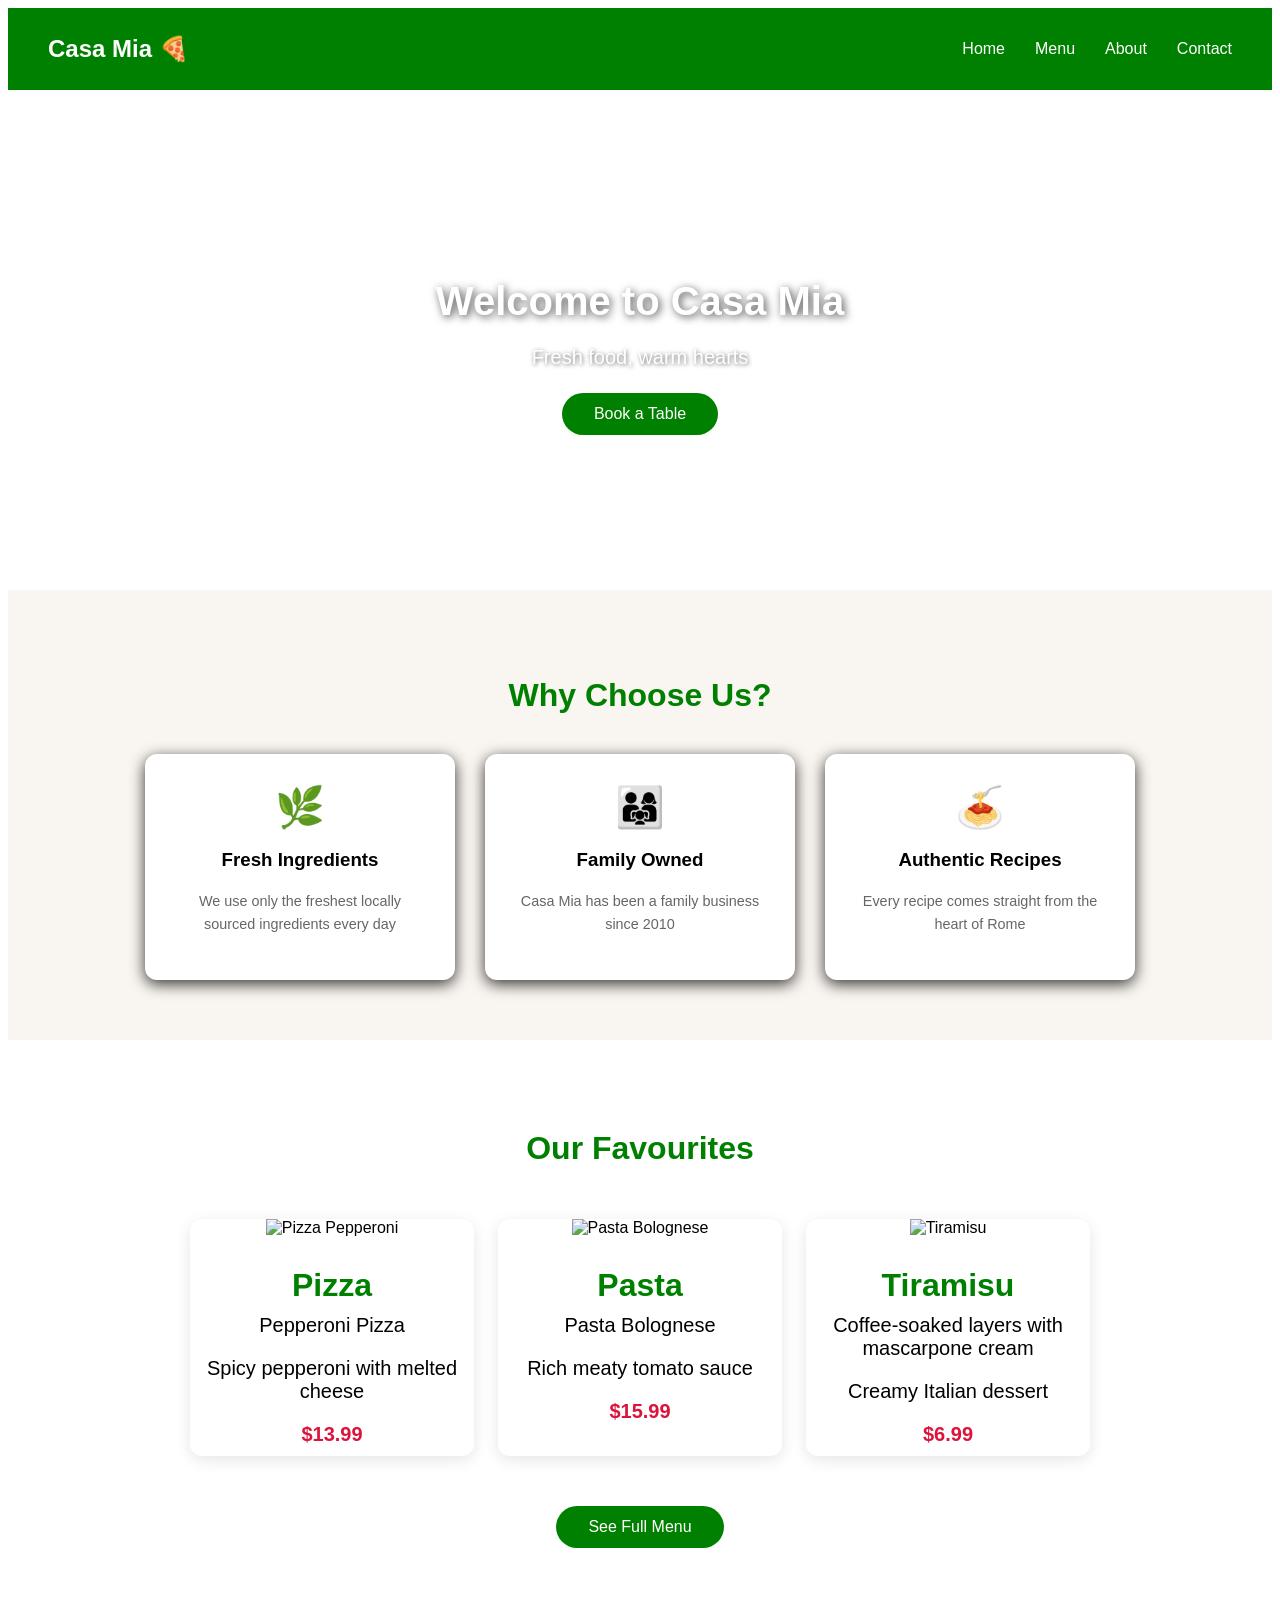
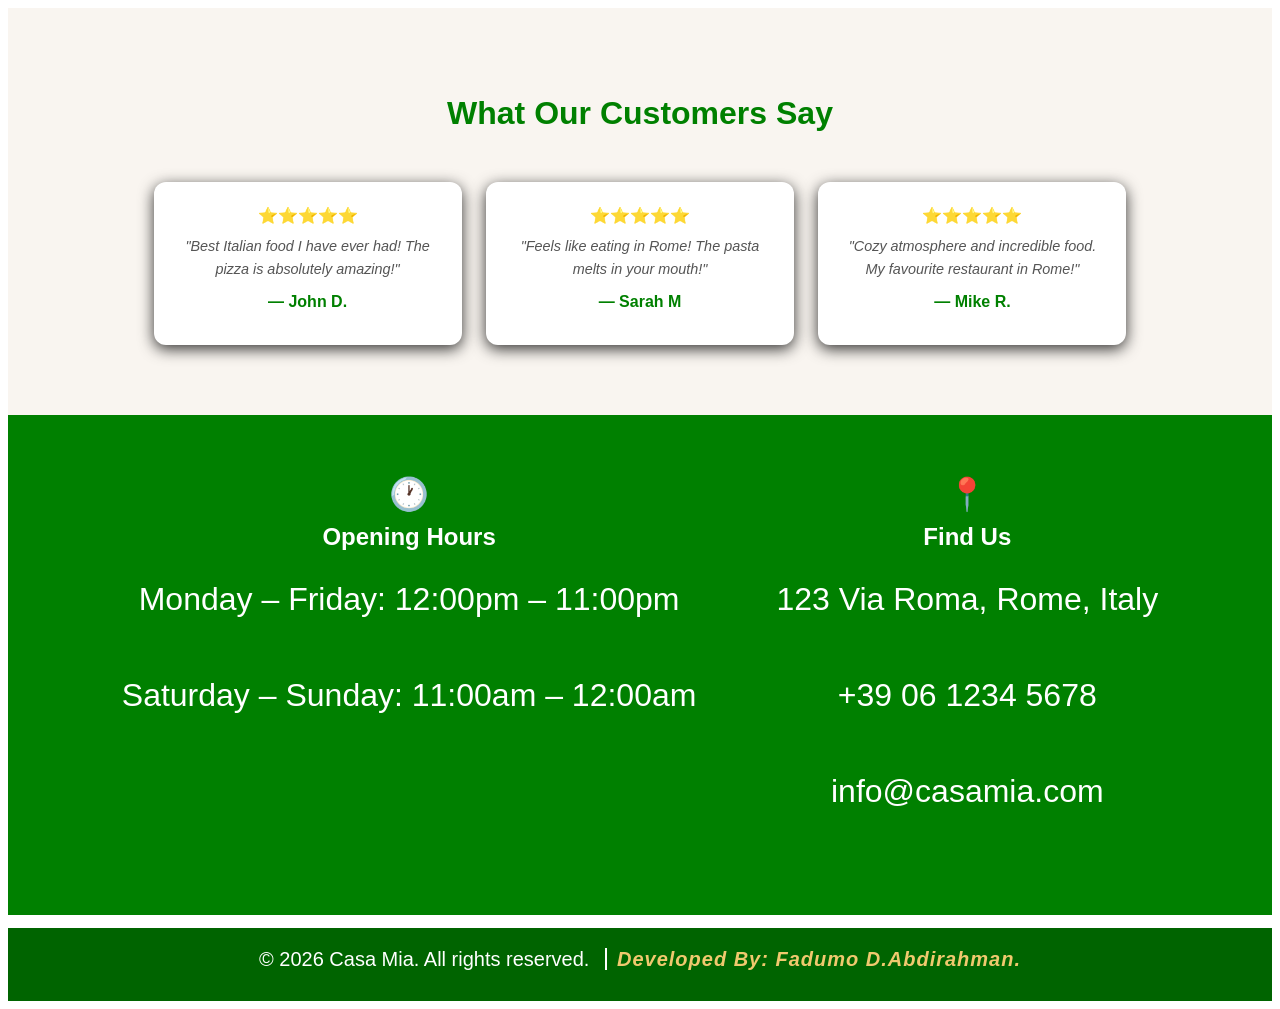
==== index.html @ 7583c99e "Add files via upload" ====
<!DOCTYPE html>
<html>
    <head>
        <meta charset="UTF-8">
        <meta name="viewport" content="width=device-width, initial-scale=1.0">
        <title>Casa Mia</title>
        <link rel="stylesheet" href="styles.css">
    </head>
    <body>
        <nav>
            <div class="logo">Casa Mia 🍕</div>
            <ul>
                <li>
                    <a href="index.html">Home</a>
                </li>
                <li>
                  <a href="menu.html">Menu</a>

                </li>
                <li>
                    <a href="about.html">About</a>
                </li>
                <li>
                    <a href="contact.html">Contact</a>
                </li>
            </ul>
        </nav>
        <div class="hero">
            <h2 class="title">Welcome to Casa Mia</h2>
            <p>Fresh food, warm hearts</p>
            <button>Book a Table</button>
        </div>
        <div class="why-container">
            <h2 class="why-header">Why Choose Us?</h2>
            <div class="why-sub-container">
                <div class="why-card">
                    <span>🌿</span>
                    <h3>Fresh Ingredients</h3>
                    <p>We use only the freshest locally sourced ingredients every day</p>
                </div>
                <div class="why-card">
                    <span>👨‍👩‍👧</span>
                    <h3>Family Owned</h3>
                    <p>Casa Mia has been a family business since 2010</p>
                </div>
                <div class="why-card">
                    <span>🍝</span>
                    <h3>Authentic Recipes</h3>
                    <p>Every recipe comes straight from the heart of Rome</p>
                </div>
            </div>
        </div>
        <div class="our-favourites">
            <h3>Our Favourites</h3>
            
            <div class="cards-container-1">
                <div class="card">
                    <img src="https://plus.unsplash.com/premium_photo-1733259709671-9dbf22bf02cc?w=500&auto=format&fit=crop&q=60&ixlib=
                    rb-4.1.0&ixid=M3wxMjA3fDB8MHxzZWFyY2h8MXx8cGl6emElMjBwZXBlcm9pfGVufDB8fDB8fHww"
                     alt="Pizza Pepperoni">
                    <h3 class="food-header">Pizza</h3>
                    <p class="explanation">Pepperoni Pizza</p> 
                    <p class="explanation middle">Spicy pepperoni with melted cheese</p>
                    <p class="explanation red">$13.99</p>
                </div>
                <div class="card">
                    <img src="https://images.unsplash.com/photo-1622973536968-3ead9e780960?w=400" alt="Pasta Bolognese">
                    <h3 class="food-header">Pasta</h3>
                    <p class="explanation">Pasta Bolognese</p>
                    <p class="explanation middle">Rich meaty tomato sauce</p>
                    <p class="explanation red">$15.99</p>
                </div>
                <div class="card">
                    <img src="https://media.istockphoto.com/id/931757122/photo/homemade-tiramisu-cake-italian-dessert.
                    webp?a=1&b=1&s=612x612&w=0&k=20&c=OhFL3JzznxZbDawL80z-__TYVUcGMkU1n9rTpEK0jDo="
                     alt="Tiramisu">
                    <h3 class="food">Tiramisu</h3>
                    <p class="explanation middle">Coffee-soaked layers with mascarpone cream</p>
                    <p class="explanation">Creamy Italian dessert</p>
                    <p class="explanation red">$6.99</p>
                </div>
            </div>
            <a href="menu.html">
                <button type="submit" id="see-more">See Full Menu</button>
            </a>
        </div>
        <!--Reviews-->
        <div class="customer-review">
            <h2>What Our Customers Say</h2>
            <div>
                <span>⭐⭐⭐⭐⭐</span>
                <p>"Best Italian food I have ever had! The pizza is absolutely amazing!"</p>
                <span>— John D.</span>
            </div>
            <div>
                <span>⭐⭐⭐⭐⭐</span>
                <p>"Feels like eating in Rome! The pasta melts in your mouth!"</p>
                <span>— Sarah M</span>
            </div>
            <div>
                <span>⭐⭐⭐⭐⭐</span>
                <p>"Cozy atmosphere and incredible food. My favourite restaurant in Rome!"</p>
                <span>— Mike R.</span>
            </div>
        </div>
        
        <!--Opening hours an location-->
        <div class="hours-location">
            <div class="opening-hours">
                <span>🕐</span>
                <h3>Opening Hours</h3>
                <p>Monday – Friday: 12:00pm – 11:00pm</p>
                <p>Saturday – Sunday: 11:00am – 12:00am</p>
            </div>
            <div>
                <span>📍</span>
                <h3> Find Us</h3>
                <p>123 Via Roma, Rome, Italy</p>
                <p><a href="tel:+39 06 1234 5678">+39 06 1234 5678</a></p>
                <p><a href="mailto:info@casamia.com">info@casamia.com</a> </p>
            </div>
        </div>
        <footer>
            <p>© 2026 Casa Mia. All rights reserved. <span>Developed By: Fadumo D.Abdirahman.</span></p>
        </footer>
    </body>
</html>
---- styles.css ----
body{
    font-family: Arial, Helvetica, sans-serif;
}
nav{
    display: flex;
    background-color:green;
    padding: 16px 40px;
    justify-content: space-between;
    align-items: center;

}
.logo{
    color: white;
    font-size: 1.5rem;
    font-weight: bold;
}
nav ul{
    list-style: none;
    display: flex;
    gap: 30px;
}
nav ul li a{
color: white;
text-decoration: none;
font-size: 1rem;
}
nav ul li a:hover{
    text-decoration: underline;
}
.hero{
    background-image: url("https://images.unsplash.com/photo-1579751626657-72bc17010498?w=1200");
    background-size: cover;
    background-position: center;
    height: 500px;
    margin: auto;
    color: white;
    display: flex;
    flex-direction: column;
    justify-content: center;
    align-items: center;
    font-weight: 100px;
}
.hero h2{
    font-size: 2.5rem;
    margin-bottom: 12px;
    text-shadow: 2px 2px 8px rgb(0, 0, 0, 0.7);
}

.hero p{
    font-size: 1,2rem;
    margin-bottom: 24px;
    text-shadow: 1px 1px 4px rgba(0, 0, 0, 0.6);
}
.title{
    margin-bottom: 0;
    font-size: 20px
}
p{
    margin-top: 10px;
    font-size: 20px;
}
.hero button{
    color: white;
    background-color: green;
    padding: 12px 32px;
    border-radius: 30px;
    font-size: 1rem;
    border:none;
    cursor: pointer;
    transition: background 0.3s;
}
.hero button:hover{
    color: white;
    background-color: darkgreen;
}

/*Why choose Us Section*/
.why-container{
    background-color: #f9f5f0;
    padding: 60px 40px;
    text-align: center;
}
.why-header{
    font-size: 2rem;
    color: green;
    margin-bottom: 40px;
}
.why-sub-container{
    display: flex;
    justify-content: center;
    gap:30px;
    flex-wrap: wrap;
}
.why-card{
    background-color: white;
    border-radius: 12px;
    padding: 30px;
    width: 250px;
    box-shadow: 0 4px 15px rgb(0, 0, 0, 0.8);

}
.why-card span{
    font-size: 2.5rem;
    display: block;
    margin-bottom: 16px;
}
.why-card p{
    font-size: 0.9rem;
    color: #666;
    line-height: 1.6;
}
/* Our Favourite Section*/
.our-favourites{
    padding: 60px 40px;
    text-align: center;
    background-color: white;
}
.cards-container-1{
    display: grid;
    grid-template-columns: repeat(3, 1fr);
    gap: 24px;
    padding: 20px;
    max-width: 900px;
    margin: 0 auto;
}
.card{
background-color: white;
border-radius: 12px;
box-shadow: 0 4px  15px rgb(0, 0, 0, 0.1);
overflow: hidden;
text-align: center;
}
.card img{
    width: 100%;
    height: 150px;
    object-fit: cover;
}
.card h3{
    margin: 10px 0 6px;
    color: #333;
}
.explation{
    font-size: 0.85rem;
    color: #888;
    margin: 4px 0;
}
.red{
    color: crimson;
    font-weight: bold;
    margin-bottom: 10px;
}
.our-favourites h3{
    font-size: 2rem;
    color: green;
    margin-top: 30px;

}
#see-more{
    display: block;
    margin: 30px auto 0;
    background-color: green;
    color: white;
    padding: 12px 32px;
    border: none;
    border-radius: 30px;
    font-size: 1rem;
    cursor: pointer;
    transition: background 0.3s;
}
#see-more:hover{
background-color: darkgreen;
}
.our-favourites a{
    text-decoration: none;
}

/*Reviews Section*/
.customer-review{
    background-color: #f9f5f0;
    padding: 60px 40px;
    text-align: center;
}
.customer-review h2{
    font-size: 2rem;
    color: green;
    margin-bottom: 40px;
}
.customer-review > div{
display: inline-block;
background-color: white;
border-radius: 12px;
padding: 24px;
width: 260px;
box-shadow: 0 4px 15px rgb(0, 0, 0, 0.8);
margin: 10px;
vertical-align: top;
}
.customer-review span{
    display: block;
    margin-bottom: 10px;
}
.customer-review p{
    font-size: 0.9rem;
    color: #555;
    font-style: italic;
    margin-bottom: 12px;
    line-height: 1.6;
}
.customer-review > div span:last-child{
font-weight: bold;
color: green;
}

/* Opening Hours&Location*/
.hours-location{
    background-color: green;
    color: white;
    display: flex;
    justify-content: center;
    gap: 80px;
    flex-wrap: wrap;
    padding: 60px 40px;
    text-align: center;
    margin-bottom: 0;
}
.hours-location h3{
font-size: 1.5rem;
margin-bottom: 16px;
margin-top: 10px;

}
.hours-location p{
    line-height: 2;
    font-size: 2rem;
}
.hours-location span{
font-size: 2rem;
}
.hours-location a{
    color: white;
    text-decoration: none;
}
.hours-location a:hover{
    text-decoration: underline;
}
/*Menu*/
.menu-hero{
    background-color: green;
    color: white;
    text-align: center;
    padding: 60px 20x;
}
.menu-hero h1{
    font-size: 2.5rem;
    margin-bottom: 10px;

}
.menu-hero p{
    font-size: 1.1rem;
}
.menu{
    padding: 40px;

}
.menu-header{
    text-align: center;
    font-size: 2rem;
    color: green;
    margin-bottom: 30px;
}
.food-header{
    font-size: 1.5rem;
    color: green;
    margin-bottom: 20px;
    text-align: center;
    grid-column: 1/-1;
}
.menu>div:nth-child(odd){
    background-color: #f9f5f0;
    padding: 40px;
    border-radius: 12px;
    margin-top: 30px;

}
.menu > div:nth-child(even){
    background-color: white;
    padding: 40px;
    border-radius: 12px;
    margin-bottom: 30px;

}
.cards-container-2{
    display: grid;
    grid-template-columns: repeat(4, 1fr);
    gap:24px;
max-width: 1100;
margin: 0 auto;

}

/*About Us Section*/
.about-hero {
    background-color: darkgreen;
    color: white;
    text-align: center;
    padding: 40px 20px;
    margin-top: 24px;
     border-top: 10px solid white;
}

.about-hero h1 {
    font-size: 2.5rem;
    margin-bottom: 10px;
}

.about-hero p {
    font-size: 1.1rem;
}

.our-story {
    display: flex;
    gap: 40px;
    padding: 60px 40px;
    align-items: center;
    flex-wrap: wrap;
    flex-direction: column;
    background-color: #f9f5f0;
}

.our-story h3 {
    font-size: 1.8rem;
    color: green;
    margin-bottom: 16px;
}

.our-story img {
    width: 45%;
    height: 300px;
    object-fit: cover;
    border-radius: 12px;
}

.our-story p {
    flex: 1;
    line-height: 1.8;
    color: #555;
    font-size: 1.5rem;
}

.our-values {
    padding: 60px 40px;
    text-align: center;
    background-color: white;
}

.our-values h3 {
    font-size: 2rem;
    color: green;
    margin-bottom: 40px;
}

.value-card {
    display: inline-block;
    background-color: #f9f5f0;
    border-radius: 12px;
    padding: 30px;
    width: 220px;
    margin: 10px;
    vertical-align: top;
    box-shadow: 0 4px 15px rgba(0,0,0,0.08);
}

.value-card .icon {
    font-size: 2.5rem;
    display: block;
    margin-bottom: 12px;
}

.value-card h4 {
    color: green;
    margin-bottom: 8px;
}

.value-card p {
    font-size: 0.9rem;
    color: #666;
    line-height: 1.6;
}

.our-team {
    padding: 60px 40px;
    text-align: center;
    background-color: #f9f5f0;
}

.our-team h3 {
    font-size: 2rem;
    color: green;
    margin-bottom: 40px;
}

.team-cards {
    display: flex;
    justify-content: center;
    gap: 30px;
    flex-wrap: wrap;
}

.team-card {
    background-color: white;
    border-radius: 12px;
    padding: 24px;
    width: 200px;
    box-shadow: 0 4px 15px rgba(0,0,0,0.08);
    text-align: center;
}

.team-card img {
    width: 90px;
    height: 90px;
    border-radius: 50%;
    object-fit: cover;
    border: 3px solid green;
    margin-bottom: 12px;
}

.team-card span {
    display: block;
    margin-bottom: 4px;
}

.team-card span:first-of-type {
    font-weight: bold;
    color: #333;
}

.team-card span:last-of-type {
    font-size: 0.85rem;
    color: #888;
}

/* Contact Section*/
.contact-hero {
    background-color: darkgreen;
    color: white;
    text-align: center;
    padding: 40px 20px;
    border-top: 10px solid white;
}

.contact-hero h2 {
    font-size: 2.5rem;
    margin-bottom: 10px;
}

.contact-hero p {
    font-size: 1.1rem;
}

.contact-body {
    display: flex;
    gap: 40px;
    padding: 60px 40px;
    flex-wrap: wrap;
    justify-content: center;
}

.contact-info {
    flex: 1;
    min-width: 250px;
    max-width: 350px;
}

.contact-info h2 {
    font-size: 1.5rem;
    color: green;
    margin-bottom: 24px;
}

.contact-info div {
    display: flex;
    align-items: center;
    gap: 12px;
    margin-bottom: 16px;
}

.contact-info span {
    font-size: 1.3rem;
}

.contact-info a {
    color: #333;
    text-decoration: none;
}

.contact-info a:hover {
    color: green;
}

.contact-form {
    flex: 1;
    min-width: 280px;
    max-width: 450px;
}

.contact-form h3 {
    font-size: 1.5rem;
    color: green;
    margin-bottom: 24px;
}

.contact-form form {
    display: flex;
    flex-direction: column;
    gap: 12px;
}

.contact-form label {
    font-size: 0.9rem;
    font-weight: bold;
    color: #555;
}

.contact-form input,
.contact-form textarea {
    padding: 12px;
    border: 1px solid #ddd;
    border-radius: 8px;
    font-size: 0.95rem;
    font-family: Arial, Helvetica, sans-serif;
    outline: none;
}

.contact-form input:focus,
.contact-form textarea:focus {
    border-color: green;
}

.contact-form textarea {
    height: 120px;
    resize: vertical;
}

.contact-form button {
    background-color: green;
    color: white;
    padding: 12px 32px;
    border: none;
    border-radius: 30px;
    font-size: 1rem;
    cursor: pointer;
    transition: background 0.3s;
}

.contact-form button:hover {
    background-color: darkgreen;
}

.contact-body + section {
    padding: 0 40px 60px;
}

.contact-body + section iframe {
    border-radius: 12px;
}

/*Footr section*/
footer{
    text-align: center;
    background-color: darkgreen;
    margin: auto;
    padding: 10px;
    color: white;
    border-top: 3px solid white;
    margin-top: 10px;
}

footer span {
    color: #f0c96e;
    font-style: italic;
    font-weight: bold;
    letter-spacing: 1px;
    border-left: 2px solid white;
    padding-left: 10px;
    margin-left: 10px;
}
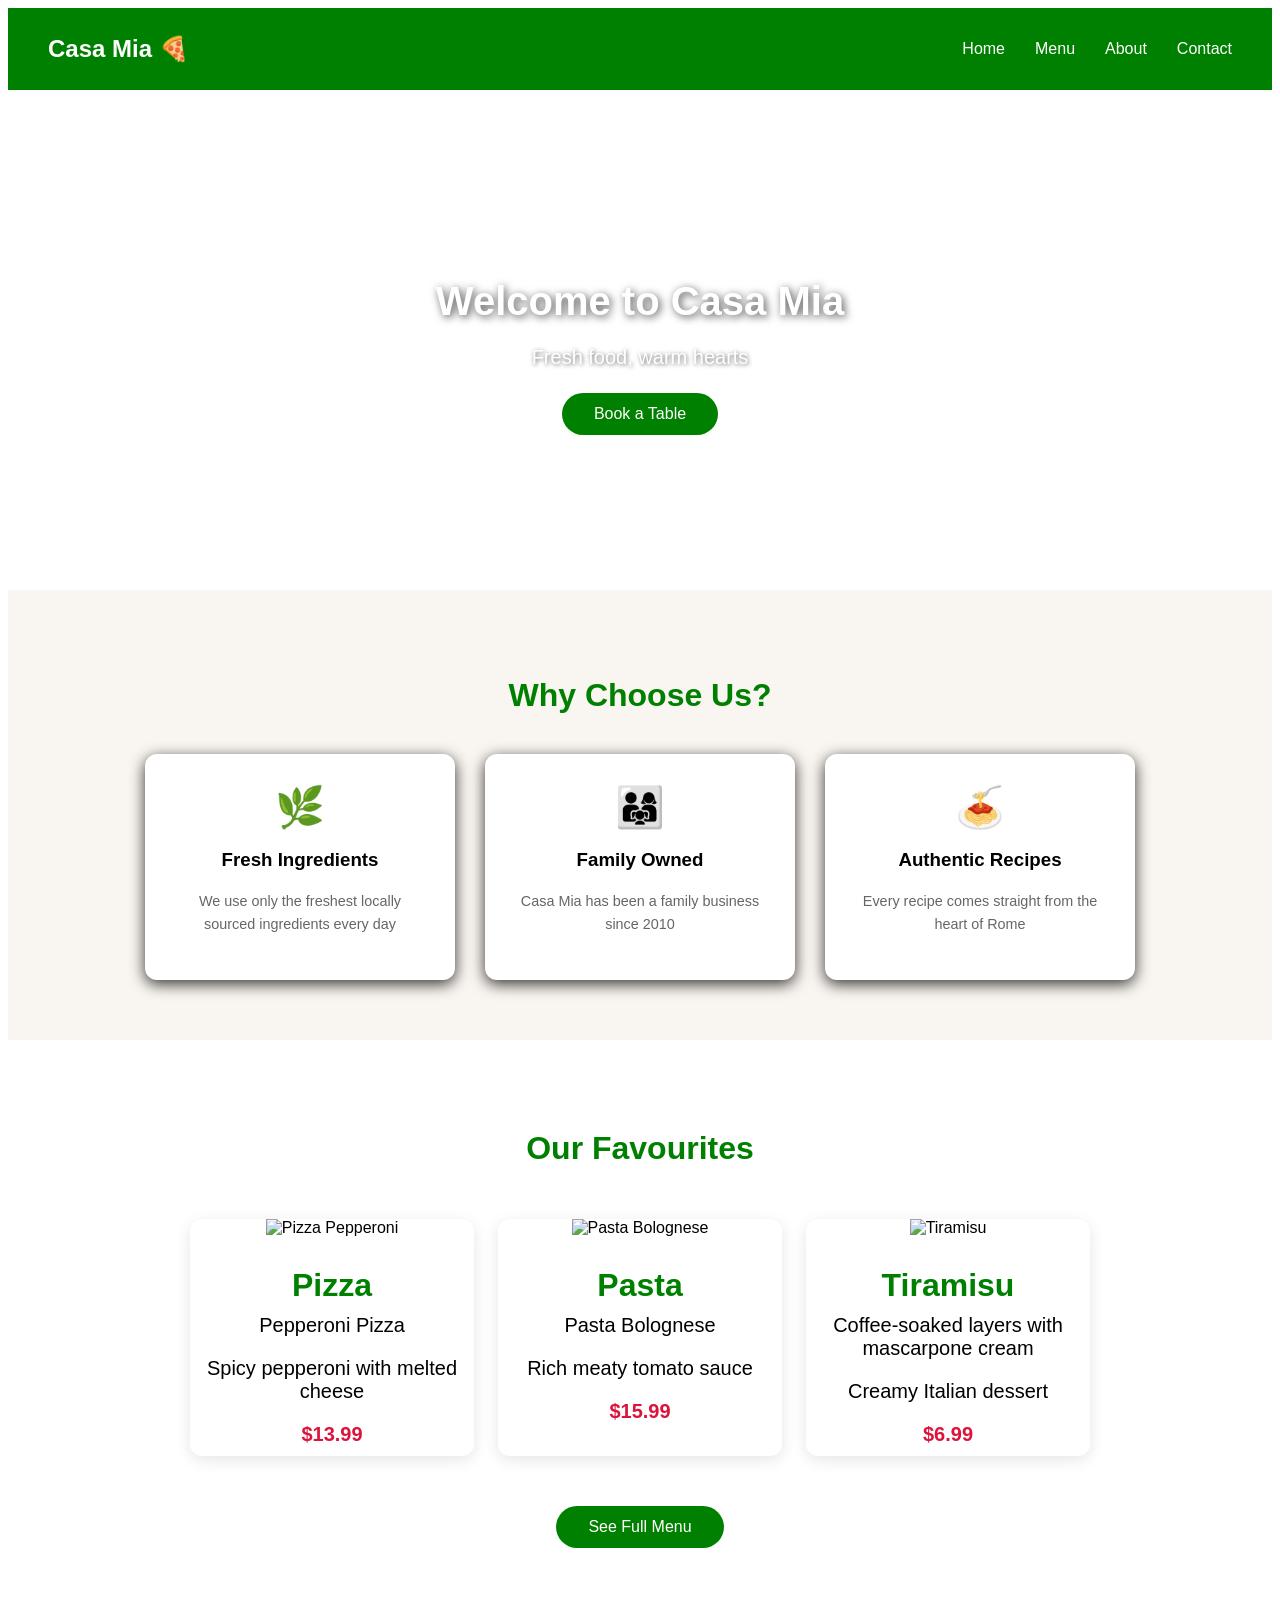
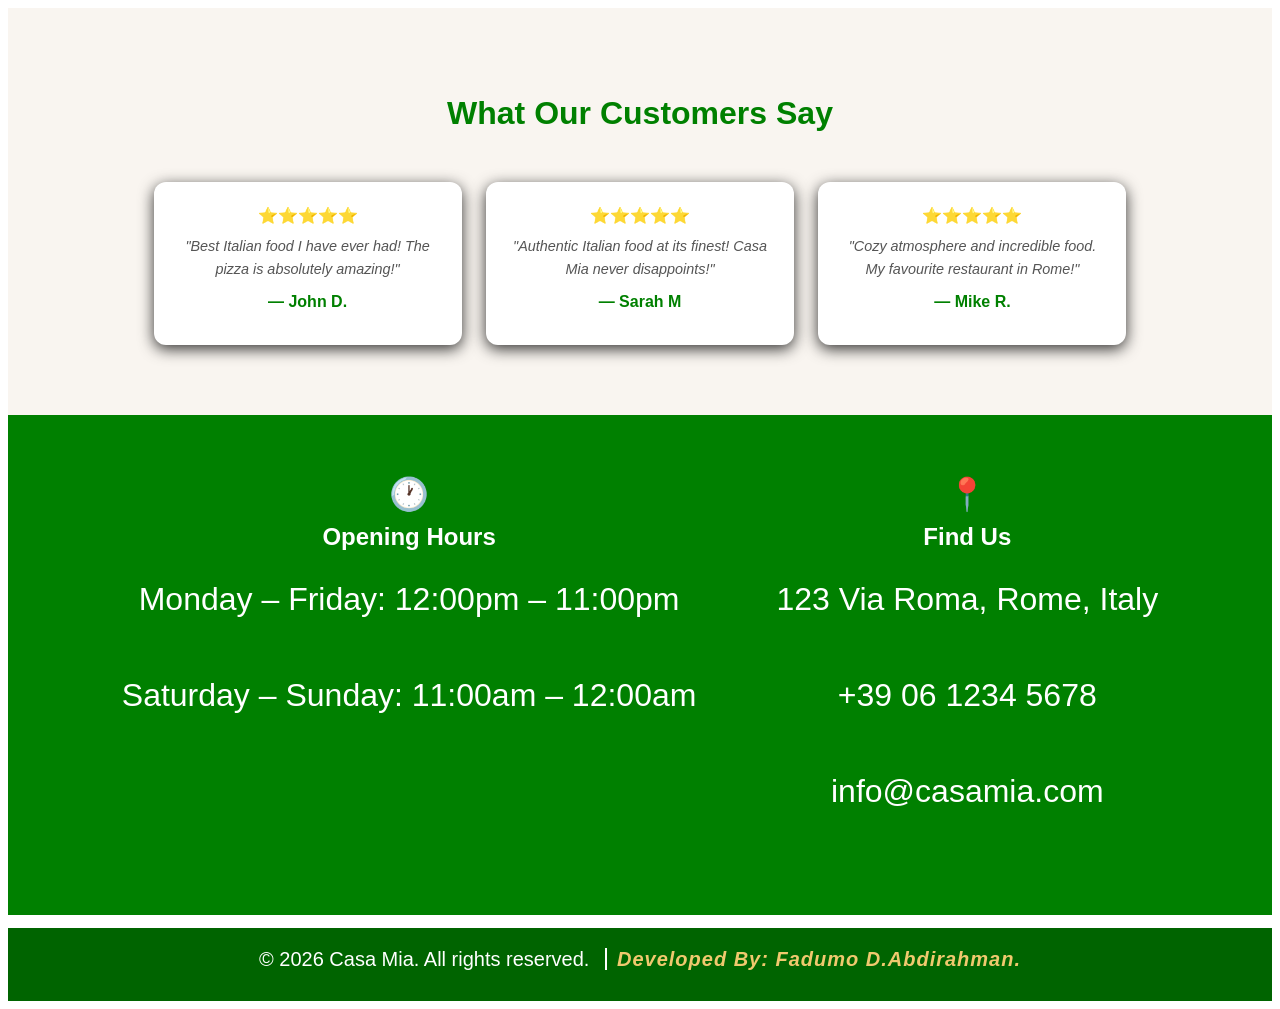
==== commit 36b5cc72: "Update index.html" ====
--- a/index.html
+++ b/index.html
@@ -94,7 +94,8 @@
             </div>
             <div>
                 <span>⭐⭐⭐⭐⭐</span>
-                <p>"Feels like eating in Rome! The pasta melts in your mouth!"</p>
+                <p>"Authentic Italian food at its finest! 
+    Casa Mia never disappoints!"</p>
                 <span>— Sarah M</span>
             </div>
             <div>
@@ -124,4 +125,4 @@
             <p>© 2026 Casa Mia. All rights reserved. <span>Developed By: Fadumo D.Abdirahman.</span></p>
         </footer>
     </body>
-</html>+</html>
